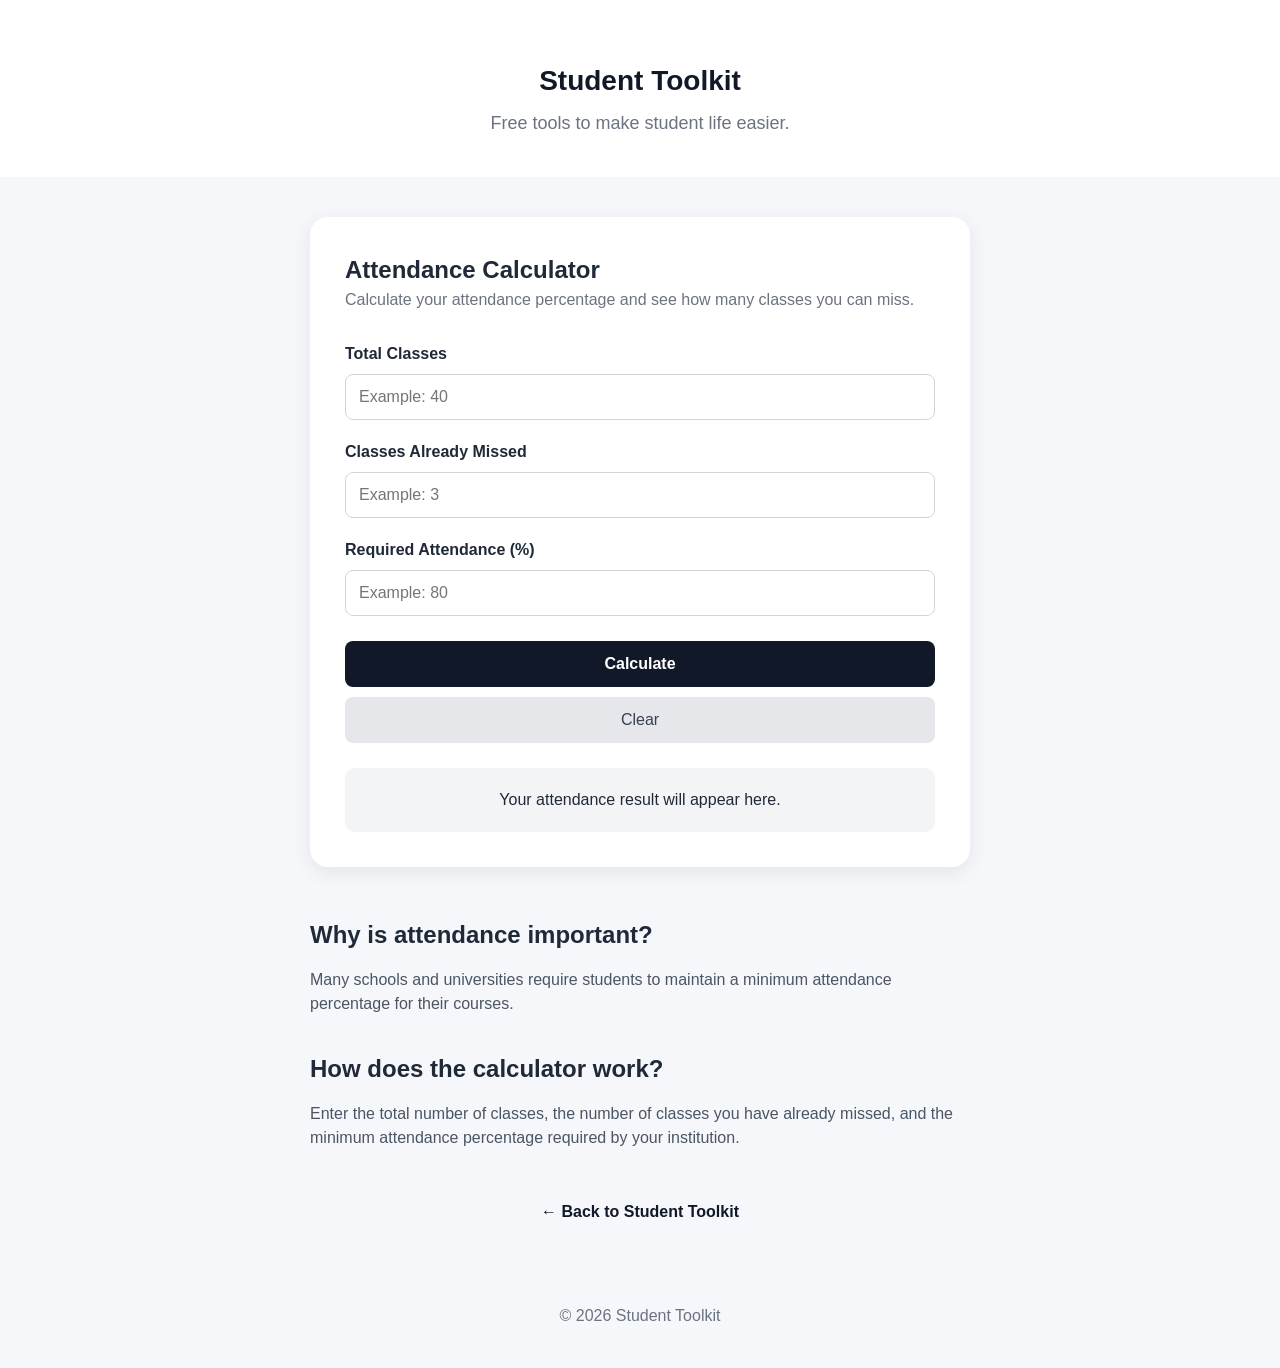
==== attendance-calculator.html @ 12ad1e9c "Initial website" ====
<!DOCTYPE html>
<html lang="en">

<head>
    <meta charset="UTF-8">
    <meta name="viewport" content="width=device-width, initial-scale=1.0">

    <title>Attendance Calculator - Student Toolkit</title>

    <meta name="description"
        content="Calculate your attendance percentage and find out how many classes you can miss.">

    <link rel="stylesheet" href="style.css">
</head>

<body>

<header>
    <div class="header-content">
        <a href="index.html" class="logo">Student Toolkit</a>
        <p>Free tools to make student life easier.</p>
    </div>
</header>

<main>

    <section class="calculator-section">

        <div class="calculator-card">

            <h1>Attendance Calculator</h1>

            <p class="calculator-description">
                Calculate your attendance percentage and see how
                many classes you can miss.
            </p>

            <div class="input-group">
                <label for="totalClasses">
                    Total Classes
                </label>
                <input type="number" id="totalClasses"
                    placeholder="Example: 40" min="1">
            </div>

            <div class="input-group">
                <label for="missedClasses">
                    Classes Already Missed
                </label>
                <input type="number" id="missedClasses"
                    placeholder="Example: 3" min="0">
            </div>

            <div class="input-group">
                <label for="requiredAttendance">
                    Required Attendance (%)
                </label>
                <input type="number" id="requiredAttendance"
                    placeholder="Example: 80" min="0" max="100">
            </div>

            <button id="calculateAttendance" class="primary-button">
                Calculate
            </button>

            <button id="clearAttendance" class="secondary-button">
                Clear
            </button>

            <div id="attendanceResult" class="result">
                <p>Your attendance result will appear here.</p>
            </div>

        </div>

    </section>


    <section class="information-section">

        <h2>Why is attendance important?</h2>

        <p>
            Many schools and universities require students to maintain
            a minimum attendance percentage for their courses.
        </p>

        <h2>How does the calculator work?</h2>

        <p>
            Enter the total number of classes, the number of classes
            you have already missed, and the minimum attendance
            percentage required by your institution.
        </p>

    </section>


    <div class="back-home">
        <a href="index.html">← Back to Student Toolkit</a>
    </div>

</main>

<footer>
    <p>© 2026 Student Toolkit</p>
</footer>

<script src="script.js"></script>

</body>
</html>
---- style.css ----
* {
    box-sizing: border-box;
    margin: 0;
    padding: 0;
}


body {
    font-family: Arial, sans-serif;
    background: #f5f7fa;
    color: #1f2937;
    line-height: 1.5;
}


/* HEADER */

header {
    text-align: center;
    padding: 60px 20px 40px;
    background: white;
}


header h1 {
    font-size: 42px;
    margin-bottom: 10px;
}


header p {
    font-size: 18px;
    color: #6b7280;
}



/* CALCULATOR SECTIONS */

.calculator-section {
    max-width: 700px;
    margin: 40px auto;
    padding: 0 20px;
}


.calculator-card {
    background: white;
    padding: 35px;
    border-radius: 18px;
    box-shadow: 0 5px 20px rgba(0, 0, 0, 0.08);
}


.calculator-card h2 {
    font-size: 28px;
    margin-bottom: 10px;
}


.calculator-description {
    color: #6b7280;
    margin-bottom: 30px;
}



/* INPUTS */

.input-group {
    margin-bottom: 20px;
}


.input-group label {
    display: block;
    font-weight: bold;
    margin-bottom: 8px;
}


.input-group input {
    width: 100%;
    padding: 13px;
    border: 1px solid #d1d5db;
    border-radius: 8px;
    font-size: 16px;
}


.input-group input:focus {
    outline: none;
    border-color: #111827;
}



/* BUTTONS */

.primary-button,
.secondary-button {
    width: 100%;
    border: none;
    padding: 14px;
    border-radius: 8px;
    font-size: 16px;
    cursor: pointer;
    margin-top: 5px;
}


.primary-button {
    background: #111827;
    color: white;
    font-weight: bold;
}


.primary-button:hover {
    opacity: 0.85;
}


.secondary-button {
    background: #e5e7eb;
    color: #374151;
    margin-top: 10px;
}


.secondary-button:hover {
    background: #d1d5db;
}



/* RESULT */

.result {
    margin-top: 25px;
    padding: 20px;
    background: #f3f4f6;
    border-radius: 10px;
    text-align: center;
}


.result strong {
    font-size: 24px;
}



/* FOOTER */

footer {
    text-align: center;
    padding: 40px 20px;
    color: #6b7280;
}



/* MOBILE */

@media (max-width: 700px) {

    header {
        padding: 45px 20px 30px;
    }


    header h1 {
        font-size: 34px;
    }


    .calculator-card {
        padding: 25px;
    }

}
/* ==========================================
   HEADER CONTENT
========================================== */

.header-content {
    max-width: 1100px;
    margin: 0 auto;
}


.logo {
    display: block;
    color: #111827;
    text-decoration: none;
    font-size: 28px;
    font-weight: bold;
    margin-bottom: 8px;
}



/* ==========================================
   INFORMATION SECTION
========================================== */

.information-section {
    max-width: 700px;
    margin: 50px auto;
    padding: 0 20px;
}


.information-section h2 {
    margin-top: 35px;
    margin-bottom: 15px;
    font-size: 24px;
}


.information-section h2:first-child {
    margin-top: 0;
}


.information-section p {
    color: #4b5563;
    margin-bottom: 18px;
}



/* ==========================================
   BACK HOME
========================================== */

.back-home {
    text-align: center;
    margin: 40px 20px;
}


.back-home a {
    color: #111827;
    font-weight: bold;
    text-decoration: none;
}


.back-home a:hover {
    text-decoration: underline;
}
/* ==========================================
   HOME PAGE
========================================== */

.hero {
    text-align: center;
    max-width: 800px;
    margin: 70px auto 50px;
    padding: 0 20px;
}


.hero h1 {
    font-size: 44px;
    margin-bottom: 15px;
}


.hero p {
    font-size: 20px;
    color: #6b7280;
}



/* TOOLS GRID */

.tools-grid {
    max-width: 1000px;
    margin: 0 auto;
    padding: 0 20px;

    display: grid;

    grid-template-columns:
        repeat(2, 1fr);

    gap: 25px;
}


.tool-card {
    background: white;
    padding: 30px;

    border-radius: 18px;

    box-shadow:
        0 5px 20px rgba(0, 0, 0, 0.08);
}


.tool-card h2 {
    font-size: 23px;
    margin-bottom: 12px;
}


.tool-card p {
    color: #6b7280;
    margin-bottom: 22px;
}


.tool-card a {
    color: #111827;
    font-weight: bold;
    text-decoration: none;
}


.tool-card a:hover {
    text-decoration: underline;
}



/* ABOUT */

.about-section {
    max-width: 700px;
    margin: 70px auto;
    padding: 0 20px;
}


.about-section h2 {
    margin-bottom: 15px;
}


.about-section p {
    color: #4b5563;
    margin-bottom: 15px;
}



/* MOBILE HOME */

@media (max-width: 700px) {

    .hero {
        margin-top: 50px;
    }


    .hero h1 {
        font-size: 34px;
    }


    .hero p {
        font-size: 18px;
    }


    .tools-grid {
        grid-template-columns: 1fr;
    }

}
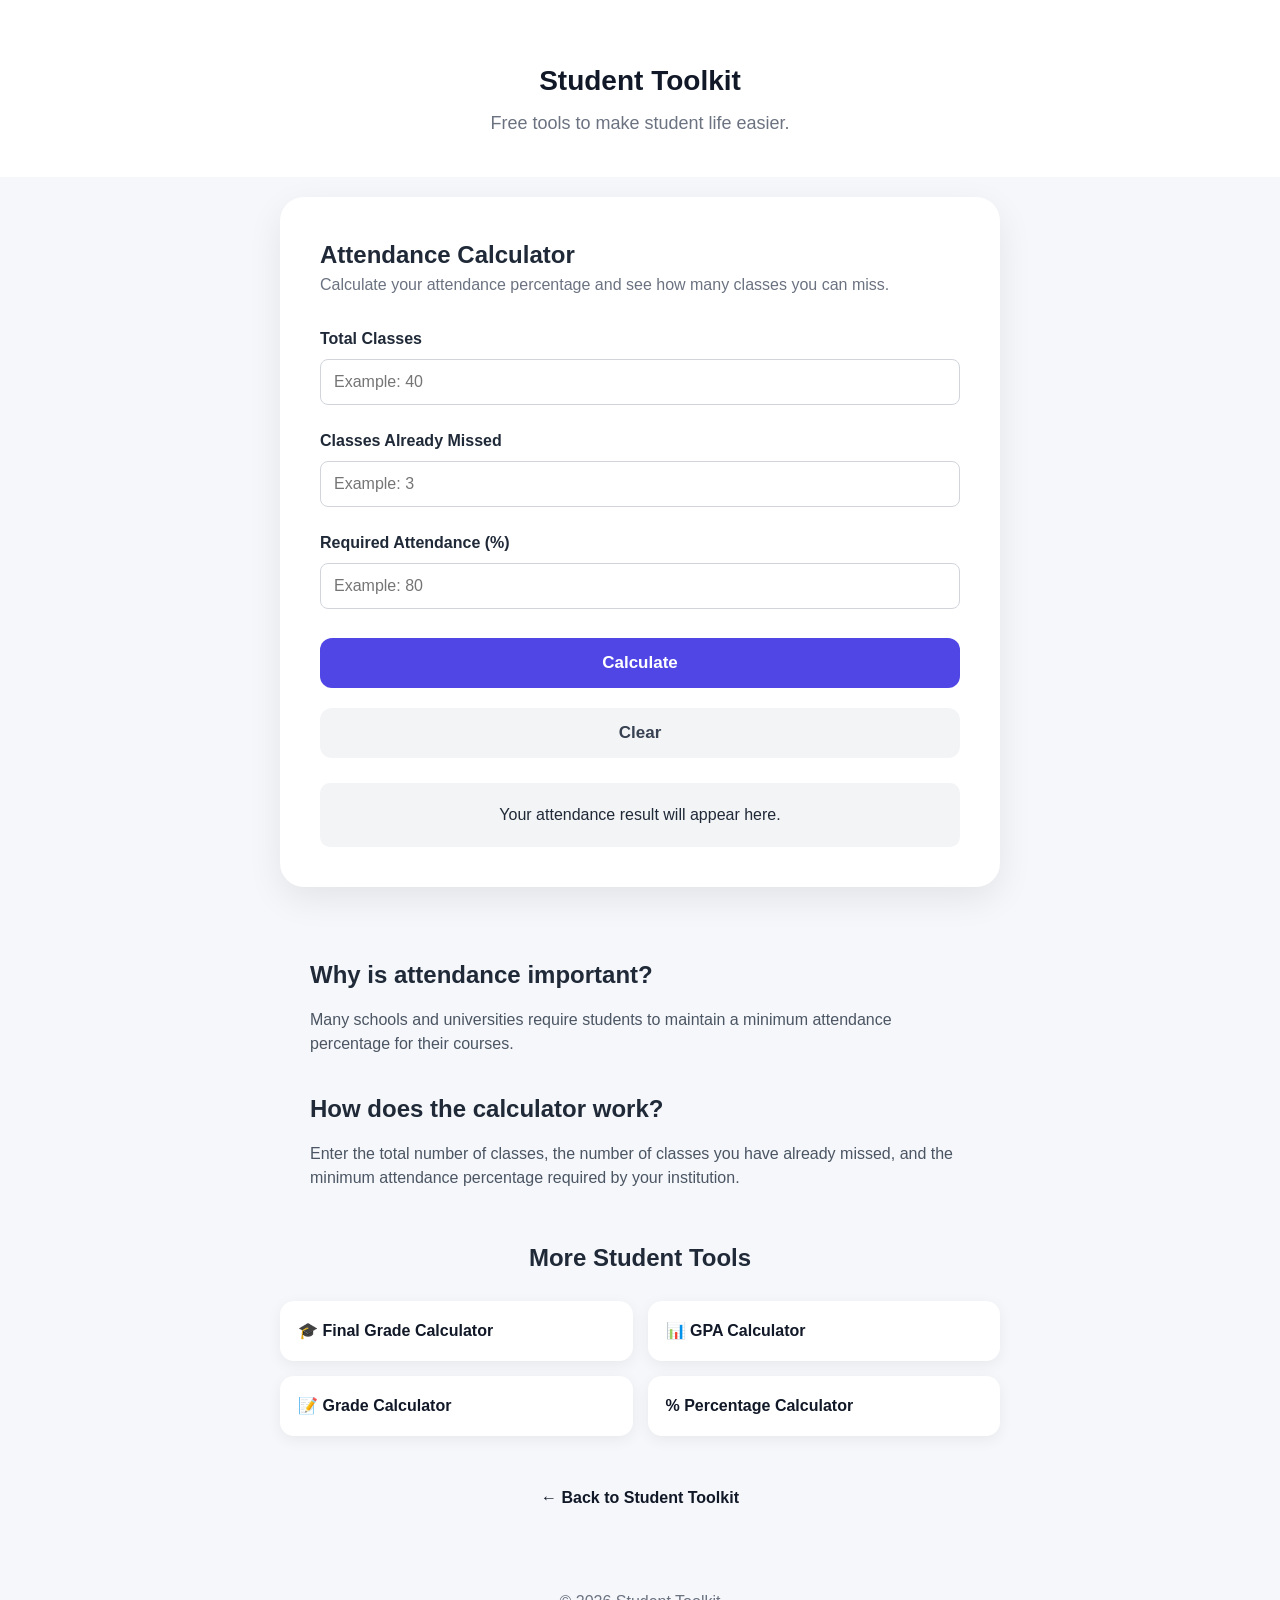
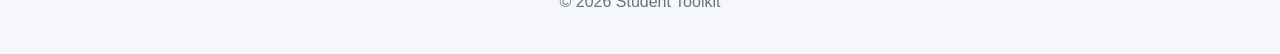
==== commit 3f94eeef: "Update attendance-calculator.html" ====
--- a/attendance-calculator.html
+++ b/attendance-calculator.html
@@ -2,7 +2,9 @@
 <html lang="en">
 
 <head>
+
     <meta charset="UTF-8">
+
     <meta name="viewport" content="width=device-width, initial-scale=1.0">
 
     <title>Attendance Calculator - Student Toolkit</title>
@@ -11,64 +13,124 @@
         content="Calculate your attendance percentage and find out how many classes you can miss.">
 
     <link rel="stylesheet" href="style.css">
+
 </head>
 
+
 <body>
 
+
 <header>
+
     <div class="header-content">
-        <a href="index.html" class="logo">Student Toolkit</a>
-        <p>Free tools to make student life easier.</p>
+
+        <a href="index.html" class="logo">
+            Student Toolkit
+        </a>
+
+        <p>
+            Free tools to make student life easier.
+        </p>
+
     </div>
+
 </header>
 
+
+
 <main>
 
+
+    <!-- CALCULATOR -->
+
     <section class="calculator-section">
 
         <div class="calculator-card">
 
-            <h1>Attendance Calculator</h1>
+            <h1>
+                Attendance Calculator
+            </h1>
 
             <p class="calculator-description">
                 Calculate your attendance percentage and see how
                 many classes you can miss.
             </p>
 
+
             <div class="input-group">
+
                 <label for="totalClasses">
                     Total Classes
                 </label>
-                <input type="number" id="totalClasses"
-                    placeholder="Example: 40" min="1">
-            </div>
+
+                <input
+                    type="number"
+                    id="totalClasses"
+                    placeholder="Example: 40"
+                    min="1"
+                >
+
+            </div>
+
 
             <div class="input-group">
+
                 <label for="missedClasses">
                     Classes Already Missed
                 </label>
-                <input type="number" id="missedClasses"
-                    placeholder="Example: 3" min="0">
-            </div>
+
+                <input
+                    type="number"
+                    id="missedClasses"
+                    placeholder="Example: 3"
+                    min="0"
+                >
+
+            </div>
+
 
             <div class="input-group">
+
                 <label for="requiredAttendance">
                     Required Attendance (%)
                 </label>
-                <input type="number" id="requiredAttendance"
-                    placeholder="Example: 80" min="0" max="100">
-            </div>
-
-            <button id="calculateAttendance" class="primary-button">
+
+                <input
+                    type="number"
+                    id="requiredAttendance"
+                    placeholder="Example: 80"
+                    min="0"
+                    max="100"
+                >
+
+            </div>
+
+
+            <button
+                id="calculateAttendance"
+                class="primary-button"
+            >
                 Calculate
             </button>
 
-            <button id="clearAttendance" class="secondary-button">
+
+            <button
+                id="clearAttendance"
+                class="secondary-button"
+            >
                 Clear
             </button>
 
-            <div id="attendanceResult" class="result">
-                <p>Your attendance result will appear here.</p>
+
+            <div
+                id="attendanceResult"
+                class="result"
+            >
+
+                <p>
+                    Your attendance result will appear here.
+                </p>
+
             </div>
 
         </div>
@@ -76,16 +138,24 @@
     </section>
 
 
+
+    <!-- INFORMATION -->
+
     <section class="information-section">
 
-        <h2>Why is attendance important?</h2>
+        <h2>
+            Why is attendance important?
+        </h2>
 
         <p>
             Many schools and universities require students to maintain
             a minimum attendance percentage for their courses.
         </p>
 
-        <h2>How does the calculator work?</h2>
+
+        <h2>
+            How does the calculator work?
+        </h2>
 
         <p>
             Enter the total number of classes, the number of classes
@@ -96,17 +166,68 @@
     </section>
 
 
+
+    <!-- MORE STUDENT TOOLS -->
+
+    <section class="other-tools">
+
+        <h2>
+            More Student Tools
+        </h2>
+
+
+        <div class="other-tools-grid">
+
+            <a href="final-grade-calculator.html">
+                🎓 Final Grade Calculator
+            </a>
+
+            <a href="gpa-calculator.html">
+                📊 GPA Calculator
+            </a>
+
+            <a href="grade-calculator.html">
+                📝 Grade Calculator
+            </a>
+
+            <a href="percentage-calculator.html">
+                % Percentage Calculator
+            </a>
+
+        </div>
+
+    </section>
+
+
+
+    <!-- BACK HOME -->
+
     <div class="back-home">
-        <a href="index.html">← Back to Student Toolkit</a>
+
+        <a href="index.html">
+            ← Back to Student Toolkit
+        </a>
+
     </div>
 
+
 </main>
 
+
+
 <footer>
-    <p>© 2026 Student Toolkit</p>
+
+    <p>
+        © 2026 Student Toolkit
+    </p>
+
 </footer>
 
+
+
 <script src="script.js"></script>
 
+
 </body>
-</html>+
+</html>
--- a/style.css
+++ b/style.css
@@ -257,26 +257,323 @@
 
 .hero {
     text-align: center;
-    max-width: 800px;
-    margin: 70px auto 50px;
+
+    max-width: 850px;
+
+    margin: 70px auto 55px;
+
     padding: 0 20px;
 }
 
 
+.home-badge {
+    display: inline-block;
+
+    padding: 8px 15px;
+
+    margin-bottom: 18px;
+
+    border-radius: 30px;
+
+    background: #eef2ff;
+
+    color: #4338ca;
+
+    font-size: 14px;
+
+    font-weight: 700;
+}
+
+
 .hero h1 {
-    font-size: 44px;
+    font-size: 48px;
+
+    line-height: 1.15;
+
+    margin-bottom: 18px;
+}
+
+
+.hero p {
+    max-width: 700px;
+
+    margin: 0 auto;
+
+    font-size: 20px;
+
+    line-height: 1.6;
+
+    color: #6b7280;
+}
+
+
+
+/* ==========================================
+   TOOLS SECTION
+========================================== */
+
+.tools-section {
+    max-width: 1050px;
+
+    margin: 0 auto;
+
+    padding: 0 20px;
+}
+
+
+.section-heading {
+    text-align: center;
+
+    margin-bottom: 30px;
+}
+
+
+.section-heading h2 {
+    font-size: 30px;
+
+    margin-bottom: 8px;
+}
+
+
+.section-heading p {
+    color: #6b7280;
+
+    font-size: 17px;
+}
+
+
+
+/* ==========================================
+   TOOLS GRID
+========================================== */
+
+.tools-grid {
+    max-width: 1000px;
+
+    margin: 0 auto;
+
+    display: grid;
+
+    grid-template-columns:
+        repeat(2, 1fr);
+
+    gap: 25px;
+}
+
+
+.tool-card {
+    display: block;
+
+    background: white;
+
+    padding: 30px;
+
+    border-radius: 18px;
+
+    box-shadow:
+        0 5px 20px rgba(0, 0, 0, 0.08);
+
+    text-decoration: none;
+
+    color: #1f2937;
+
+    transition:
+        transform 0.2s ease,
+        box-shadow 0.2s ease;
+}
+
+
+.tool-card:hover {
+    transform: translateY(-4px);
+
+    box-shadow:
+        0 10px 28px rgba(0, 0, 0, 0.12);
+}
+
+
+.tool-card h2 {
+    font-size: 23px;
+
+    margin-bottom: 12px;
+
+    color: #1f2937;
+}
+
+
+.tool-card p {
+    color: #6b7280;
+
+    margin-bottom: 22px;
+}
+
+
+.tool-card-button {
+    display: inline-block;
+
+    color: #111827;
+
+    font-weight: bold;
+}
+
+
+.tool-card:hover .tool-card-button {
+    text-decoration: underline;
+}
+
+
+
+/* ==========================================
+   WHY STUDENT TOOLKIT
+========================================== */
+
+.home-information {
+    max-width: 1050px;
+
+    margin: 75px auto 80px;
+
+    padding: 0 20px;
+}
+
+
+.home-information-card {
+    background: white;
+
+    padding: 40px;
+
+    border-radius: 22px;
+
+    box-shadow:
+        0 5px 20px rgba(0, 0, 0, 0.06);
+}
+
+
+.home-information-card h2 {
+    text-align: center;
+
+    font-size: 28px;
+
     margin-bottom: 15px;
 }
 
 
-.hero p {
-    font-size: 20px;
+.home-information-card > p {
+    max-width: 700px;
+
+    margin: 0 auto 35px;
+
+    text-align: center;
+
+    color: #4b5563;
+
+    line-height: 1.7;
+}
+
+
+.home-features {
+    display: grid;
+
+    grid-template-columns:
+        repeat(3, 1fr);
+
+    gap: 25px;
+}
+
+
+.home-feature {
+    padding: 25px;
+
+    background: #f9fafb;
+
+    border-radius: 16px;
+
+    text-align: center;
+}
+
+
+.home-feature-icon {
+    display: block;
+
+    font-size: 30px;
+
+    margin-bottom: 12px;
+}
+
+
+.home-feature h3 {
+    margin-bottom: 8px;
+
+    font-size: 19px;
+}
+
+
+.home-feature p {
     color: #6b7280;
-}
-
-
-
-/* TOOLS GRID */
+
+    font-size: 15px;
+
+    line-height: 1.6;
+}
+
+
+
+/* ==========================================
+   MOBILE HOME
+========================================== */
+
+@media (max-width: 700px) {
+
+    .hero {
+        margin-top: 50px;
+
+        margin-bottom: 45px;
+    }
+
+
+    .hero h1 {
+        font-size: 36px;
+    }
+
+
+    .hero p {
+        font-size: 18px;
+    }
+
+
+    .section-heading h2 {
+        font-size: 27px;
+    }
+
+
+    .tools-grid {
+        grid-template-columns: 1fr;
+    }
+
+
+    .home-information {
+        margin-top: 55px;
+
+        margin-bottom: 60px;
+    }
+
+
+    .home-information-card {
+        padding: 28px 20px;
+    }
+
+
+    .home-features {
+        grid-template-columns: 1fr;
+
+        gap: 15px;
+    }
+
+}
+
+
+
+/* ==========================================
+   TOOLS GRID
+========================================== */
 
 .tools-grid {
     max-width: 1000px;
@@ -293,36 +590,61 @@
 
 
 .tool-card {
+    display: block;
+
     background: white;
+
     padding: 30px;
 
     border-radius: 18px;
 
     box-shadow:
         0 5px 20px rgba(0, 0, 0, 0.08);
+
+    text-decoration: none;
+
+    color: #1f2937;
+
+    transition:
+        transform 0.2s ease,
+        box-shadow 0.2s ease;
+}
+
+
+.tool-card:hover {
+    transform: translateY(-4px);
+
+    box-shadow:
+        0 10px 28px rgba(0, 0, 0, 0.12);
 }
 
 
 .tool-card h2 {
     font-size: 23px;
+
     margin-bottom: 12px;
+
+    color: #1f2937;
 }
 
 
 .tool-card p {
     color: #6b7280;
+
     margin-bottom: 22px;
 }
 
 
-.tool-card a {
+.tool-card-button {
+    display: inline-block;
+
     color: #111827;
+
     font-weight: bold;
-    text-decoration: none;
-}
-
-
-.tool-card a:hover {
+}
+
+
+.tool-card:hover .tool-card-button {
     text-decoration: underline;
 }
 
@@ -372,4 +694,817 @@
         grid-template-columns: 1fr;
     }
 
-}+}
+/* ==========================================
+   FINAL GRADE CALCULATOR
+========================================== */
+
+.calculator-hero {
+    text-align: center;
+    max-width: 850px;
+    margin: 55px auto 35px;
+    padding: 0 20px;
+}
+
+
+.hero-badge {
+    display: inline-block;
+
+    padding: 8px 15px;
+
+    border-radius: 30px;
+
+    background: #eef2ff;
+
+    color: #4338ca;
+
+    font-weight: 700;
+
+    font-size: 14px;
+
+    margin-bottom: 15px;
+}
+
+
+.calculator-hero h1 {
+    font-size: 46px;
+
+    margin-bottom: 15px;
+}
+
+
+.hero-subtitle {
+    max-width: 650px;
+
+    margin: auto;
+
+    font-size: 20px;
+
+    line-height: 1.6;
+
+    color: #6b7280;
+}
+
+
+
+/* CALCULATOR */
+
+.calculator-section {
+    max-width: 760px;
+
+    margin: 0 auto;
+
+    padding: 20px;
+}
+
+
+.calculator-card {
+    background: white;
+
+    border-radius: 24px;
+
+    padding: 40px;
+
+    box-shadow:
+        0 12px 35px rgba(0, 0, 0, 0.08);
+}
+
+
+.calculator-intro {
+    margin-bottom: 30px;
+}
+
+
+.calculator-intro h2 {
+    font-size: 26px;
+
+    margin-bottom: 10px;
+}
+
+
+.calculator-intro p {
+    color: #6b7280;
+
+    line-height: 1.6;
+}
+
+
+
+/* INPUTS */
+
+.input-group {
+    margin-bottom: 24px;
+}
+
+
+.input-group label {
+    display: block;
+
+    font-weight: 700;
+
+    margin-bottom: 8px;
+}
+
+
+.input-group small {
+    display: block;
+
+    margin-top: 7px;
+
+    color: #6b7280;
+}
+
+
+.input-wrapper {
+    position: relative;
+}
+
+
+.input-wrapper input {
+    width: 100%;
+
+    box-sizing: border-box;
+
+    padding: 15px 45px 15px 15px;
+
+    border: 2px solid #e5e7eb;
+
+    border-radius: 12px;
+
+    font-size: 18px;
+
+    outline: none;
+
+    transition: 0.2s;
+}
+
+
+.input-wrapper input:focus {
+    border-color: #6366f1;
+
+    box-shadow:
+        0 0 0 4px rgba(99, 102, 241, 0.1);
+}
+
+
+.input-wrapper span {
+    position: absolute;
+
+    right: 16px;
+
+    top: 50%;
+
+    transform: translateY(-50%);
+
+    color: #6b7280;
+
+    font-weight: 700;
+}
+
+
+
+/* QUICK TARGETS */
+
+.quick-targets {
+    display: flex;
+
+    align-items: center;
+
+    flex-wrap: wrap;
+
+    gap: 9px;
+
+    margin-bottom: 25px;
+}
+
+
+.quick-targets p {
+    margin: 0;
+
+    font-weight: 700;
+}
+
+
+.quick-targets button {
+    border: none;
+
+    background: #f3f4f6;
+
+    padding: 9px 13px;
+
+    border-radius: 20px;
+
+    cursor: pointer;
+
+    font-weight: 600;
+
+    transition: 0.2s;
+}
+
+
+.quick-targets button:hover {
+    background: #e0e7ff;
+}
+
+
+
+/* BUTTONS */
+
+.primary-button,
+.secondary-button {
+    width: 100%;
+
+    border: none;
+
+    border-radius: 12px;
+
+    padding: 15px;
+
+    font-size: 17px;
+
+    font-weight: 700;
+
+    cursor: pointer;
+}
+
+
+.primary-button {
+    background: #4f46e5;
+
+    color: white;
+
+    margin-bottom: 10px;
+}
+
+
+.primary-button:hover {
+    background: #4338ca;
+}
+
+
+.secondary-button {
+    background: #f3f4f6;
+
+    color: #374151;
+}
+
+
+.secondary-button:hover {
+    background: #e5e7eb;
+}
+
+
+
+/* RESULT */
+
+.final-result {
+    margin-top: 25px;
+
+    min-height: 150px;
+
+    display: flex;
+
+    align-items: center;
+
+    justify-content: center;
+}
+
+
+.result-placeholder {
+    text-align: center;
+
+    color: #6b7280;
+}
+
+
+.result-icon {
+    display: block;
+
+    font-size: 35px;
+
+    margin-bottom: 10px;
+}
+
+
+.success-result,
+.warning-result,
+.error-result {
+    width: 100%;
+
+    box-sizing: border-box;
+
+    padding: 25px;
+
+    border-radius: 18px;
+
+    text-align: center;
+}
+
+
+.success-result {
+    background: #ecfdf5;
+
+    border: 2px solid #a7f3d0;
+
+    color: #065f46;
+}
+
+
+.warning-result {
+    background: #fffbeb;
+
+    border: 2px solid #fde68a;
+
+    color: #92400e;
+}
+
+
+.error-result {
+    background: #fef2f2;
+
+    border: 2px solid #fecaca;
+
+    color: #991b1b;
+}
+
+
+.result-small-title {
+    display: block;
+
+    font-size: 15px;
+
+    font-weight: 700;
+
+    margin-bottom: 5px;
+}
+
+
+.big-result {
+    display: block;
+
+    font-size: 54px;
+
+    font-weight: 900;
+
+    margin: 5px 0 10px;
+}
+
+
+.success-result p,
+.warning-result p {
+    line-height: 1.6;
+
+    margin: 0;
+}
+
+
+
+/* CONTENT CARDS */
+
+.content-card {
+    max-width: 760px;
+
+    margin: 25px auto;
+
+    padding: 35px 40px;
+
+    background: white;
+
+    border-radius: 20px;
+
+    box-shadow:
+        0 5px 20px rgba(0, 0, 0, 0.06);
+}
+
+
+.content-card h2 {
+    font-size: 26px;
+
+    margin-bottom: 15px;
+}
+
+
+.content-card h3 {
+    margin-top: 28px;
+
+    margin-bottom: 8px;
+}
+
+
+.content-card p {
+    color: #4b5563;
+
+    line-height: 1.7;
+}
+
+
+
+/* FORMULA */
+
+.formula-box {
+    margin: 25px 0;
+
+    padding: 25px;
+
+    background: #f5f3ff;
+
+    border-radius: 15px;
+
+    text-align: center;
+}
+
+
+.formula-box strong {
+    display: block;
+
+    margin-bottom: 12px;
+
+    color: #4338ca;
+}
+
+
+.formula-box p {
+    font-size: 18px;
+
+    font-weight: 700;
+
+    color: #312e81;
+}
+
+
+
+/* EXAMPLE */
+
+.example-box {
+    padding: 20px;
+
+    margin: 20px 0;
+
+    background: #f9fafb;
+
+    border-left: 5px solid #6366f1;
+
+    border-radius: 8px;
+}
+
+
+.example-box p {
+    margin: 7px 0;
+
+    font-family: monospace;
+}
+
+
+
+/* SIMPLE RESULT */
+
+.simple-result {
+    display: flex;
+
+    flex-direction: column;
+
+    gap: 5px;
+
+    padding: 20px;
+
+    background: #f9fafb;
+
+    border-radius: 14px;
+
+    margin: 15px 0 25px;
+}
+
+
+.simple-result strong {
+    font-size: 30px;
+
+    color: #4338ca;
+}
+
+
+
+/* TABLES */
+
+.scenario-table-wrapper,
+.grade-scale-wrapper {
+    overflow-x: auto;
+
+    margin-top: 20px;
+}
+
+
+.scenario-table,
+.grade-scale {
+    width: 100%;
+
+    border-collapse: collapse;
+}
+
+
+.scenario-table th,
+.scenario-table td,
+.grade-scale th,
+.grade-scale td {
+    padding: 13px;
+
+    text-align: left;
+
+    border-bottom: 1px solid #e5e7eb;
+}
+
+
+.scenario-table th,
+.grade-scale th {
+    background: #f9fafb;
+
+    font-weight: 700;
+}
+
+
+.scenario-table tr:hover {
+    background: #f9fafb;
+}
+
+
+
+/* FAQ */
+
+.faq-item {
+    padding: 20px 0;
+
+    border-bottom: 1px solid #e5e7eb;
+}
+
+
+.faq-item:last-child {
+    border-bottom: none;
+}
+
+
+.faq-item h3 {
+    margin-top: 0;
+}
+
+
+
+/* FEEDBACK */
+
+.feedback-card {
+    max-width: 760px;
+
+    margin: 35px auto;
+
+    padding: 30px 35px;
+
+    background: #eef2ff;
+
+    border-radius: 20px;
+
+    display: flex;
+
+    align-items: center;
+
+    justify-content: space-between;
+
+    gap: 25px;
+}
+
+
+.feedback-icon {
+    font-size: 30px;
+}
+
+
+.feedback-card h2 {
+    margin: 8px 0;
+}
+
+
+.feedback-card p {
+    color: #4b5563;
+
+    margin: 0;
+}
+
+
+.feedback-button {
+    flex-shrink: 0;
+
+    border: none;
+
+    background: #4f46e5;
+
+    color: white;
+
+    padding: 13px 18px;
+
+    border-radius: 10px;
+
+    font-weight: 700;
+
+    cursor: pointer;
+}
+
+
+.feedback-button:hover {
+    background: #4338ca;
+}
+
+
+
+/* OTHER TOOLS */
+
+.other-tools {
+    max-width: 760px;
+
+    margin: 50px auto;
+
+    padding: 0 20px;
+}
+
+
+.other-tools h2 {
+    text-align: center;
+
+    margin-bottom: 25px;
+}
+
+
+.other-tools-grid {
+    display: grid;
+
+    grid-template-columns:
+        repeat(2, 1fr);
+
+    gap: 15px;
+}
+
+
+.other-tools-grid a {
+    padding: 18px;
+
+    background: white;
+
+    border-radius: 14px;
+
+    text-decoration: none;
+
+    color: #111827;
+
+    font-weight: 700;
+
+    box-shadow:
+        0 4px 15px rgba(0, 0, 0, 0.06);
+
+    transition: 0.2s;
+}
+
+
+.other-tools-grid a:hover {
+    transform: translateY(-2px);
+}
+
+
+
+/* HIDDEN */
+
+.hidden {
+    display: none;
+}
+
+
+
+/* MOBILE */
+
+@media (max-width: 700px) {
+
+    .calculator-hero h1 {
+        font-size: 36px;
+    }
+
+
+    .hero-subtitle {
+        font-size: 18px;
+    }
+
+
+    .calculator-card {
+        padding: 25px 20px;
+
+        border-radius: 18px;
+    }
+
+
+    .content-card {
+        margin: 20px;
+
+        padding: 25px 20px;
+    }
+
+
+    .feedback-card {
+        margin: 25px 20px;
+
+        padding: 25px 20px;
+
+        flex-direction: column;
+
+        align-items: flex-start;
+    }
+
+
+    .feedback-button {
+        width: 100%;
+    }
+
+
+    .other-tools-grid {
+        grid-template-columns: 1fr;
+    }
+
+
+    .big-result {
+        font-size: 43px;
+    }
+
+}
+/* ==========================================
+   FEEDBACK FORM
+========================================== */
+
+.feedback-card {
+    align-items: flex-start;
+}
+
+
+.feedback-form {
+    width: 100%;
+    max-width: 430px;
+}
+
+
+.feedback-form label {
+    display: block;
+
+    font-weight: 700;
+
+    margin-bottom: 8px;
+}
+
+
+.feedback-form textarea {
+    width: 100%;
+
+    min-height: 130px;
+
+    box-sizing: border-box;
+
+    resize: vertical;
+
+    padding: 14px;
+
+    border: 2px solid #d1d5db;
+
+    border-radius: 12px;
+
+    font-family: inherit;
+
+    font-size: 15px;
+
+    line-height: 1.5;
+
+    outline: none;
+
+    margin-bottom: 12px;
+}
+
+
+.feedback-form textarea:focus {
+    border-color: #6366f1;
+
+    box-shadow:
+        0 0 0 4px rgba(99, 102, 241, 0.1);
+}
+
+
+.feedback-form .feedback-button {
+    width: 100%;
+}
+
+
+.feedback-status {
+    margin: 10px 0 0;
+
+    font-size: 14px;
+
+    font-weight: 600;
+}
+
+
+@media (max-width: 700px) {
+
+    .feedback-form {
+        max-width: none;
+    }
+
+}
